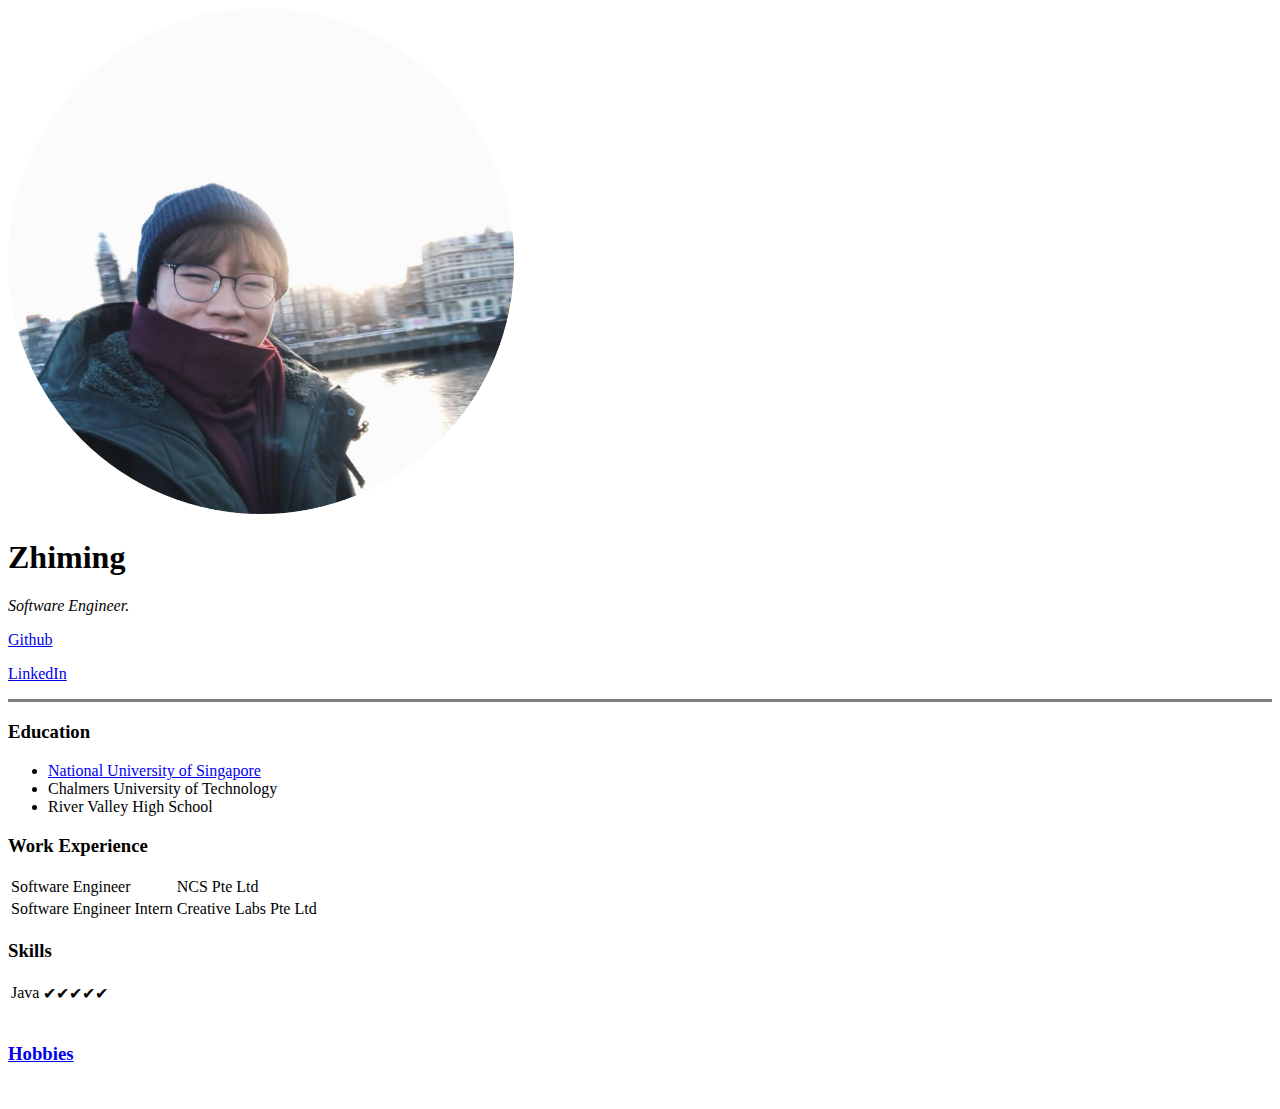
==== index.html @ 7987d7f4 "comment out contact me form" ====
<!DOCTYPE html>
<html lang="en" dir="ltr">

<head>
  <meta charset="utf-8">
  <title>Zhiming's Personal Website</title>
</head>

<body>
  <img src="./assets/profile-photo.png" alt="zhiming profile picture" width="40%" height="40%">
  <h1>Zhiming</h1>
  <p><em>Software Engineer.</em></p>

  <p><a href="https://github.com/zhiminglim" target="_blank">Github</a></p>
  <p><a href="https://www.linkedin.com/in/lim-zhiming-6a8756b7/" target="_blank">LinkedIn</a></p>
  <hr size="3" noshade>
  <h3>Education</h3>

  <ul>
    <li><a href="http://www.nus.edu.sg/" target="_blank">National University of Singapore</a></li>
    <li>Chalmers University of Technology</li>
    <li>River Valley High School</li>
  </ul>

  <h3>Work Experience</h3>
  <table>
    <tr>
      <td>Software Engineer</td>
      <td>NCS Pte Ltd</td>
    </tr>
    <tr>
      <td>Software Engineer Intern</td>
      <td>Creative Labs Pte Ltd</td>
    </tr>
  </table>

  <h3>Skills</h3>
  <table>
    <tr>
      <td>Java</td>
      <td>✔✔✔✔✔</td>
    </tr>
  </table>

  <br>

  <h3><a href="hobbies.html">Hobbies</a></h3>

  <br>
  <!-- <h3>Contact Me</h3>
  <form class="" action="mailto:zhiminglim9@gmail.com" method="post" enctype="text/plain">
    <label>Your Name:</label>
    <input type="text" name="yourName" value="">
    <br>
    <label>Message:</label>
    <textarea name="yourMessage" rows="8" cols="80"></textarea>
    <br>
    <input type="submit" name="">
  </form> -->

</body>

</html>
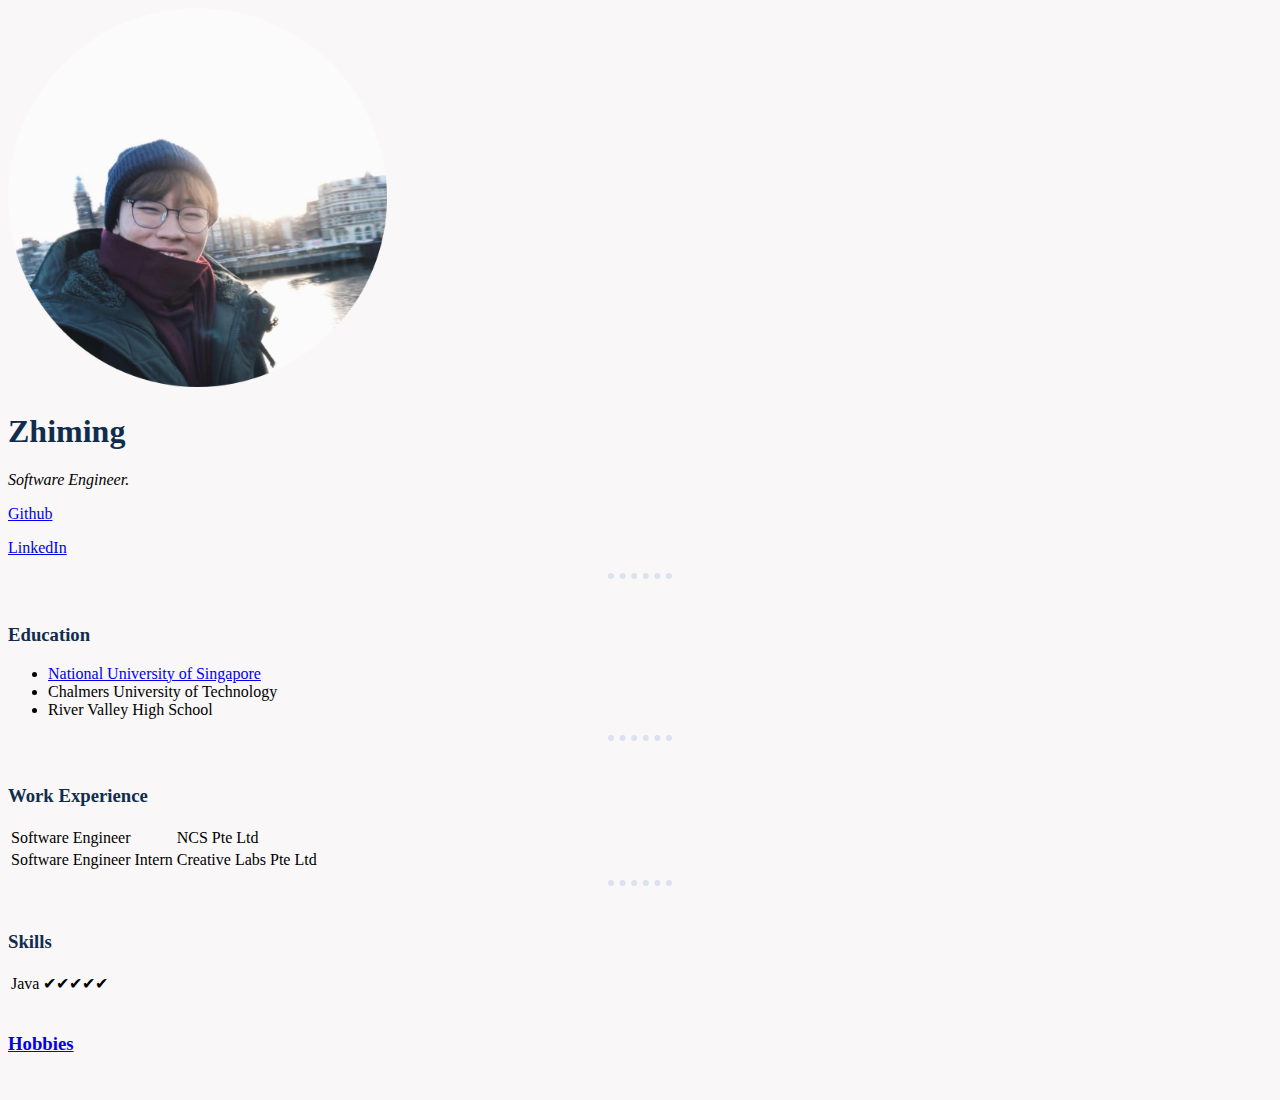
==== commit 18c9ffdd: "Add CSS implementation" ====
--- a/index.html
+++ b/index.html
@@ -4,16 +4,20 @@
 <head>
   <meta charset="utf-8">
   <title>Zhiming's Personal Website</title>
+  <link rel="stylesheet" href="./css/styles.css">
 </head>
 
 <body>
-  <img src="./assets/profile-photo.png" alt="zhiming profile picture" width="40%" height="40%">
+  <img src="./assets/profile-photo.png" alt="zhiming profile picture" width="30%" height="30%">
   <h1>Zhiming</h1>
   <p><em>Software Engineer.</em></p>
 
   <p><a href="https://github.com/zhiminglim" target="_blank">Github</a></p>
   <p><a href="https://www.linkedin.com/in/lim-zhiming-6a8756b7/" target="_blank">LinkedIn</a></p>
-  <hr size="3" noshade>
+
+  <hr>
+  <br>
+
   <h3>Education</h3>
 
   <ul>
@@ -21,6 +25,9 @@
     <li>Chalmers University of Technology</li>
     <li>River Valley High School</li>
   </ul>
+
+  <hr>
+  <br>
 
   <h3>Work Experience</h3>
   <table>
@@ -33,6 +40,9 @@
       <td>Creative Labs Pte Ltd</td>
     </tr>
   </table>
+
+  <hr>
+  <br>
 
   <h3>Skills</h3>
   <table>
--- a/css/styles.css
+++ b/css/styles.css
@@ -0,0 +1,20 @@
+body {
+  background-color: #f9f7f7;
+}
+
+hr {
+  background-color: #f9f7f7;
+  border-style: none;
+  border-top: dotted;
+  border-width: 6px;
+  border-color: #dbe2ef;
+  width: 5%;
+}
+
+h1 {
+  color: #112d4e;
+}
+
+h3 {
+  color: #112d4e;
+}
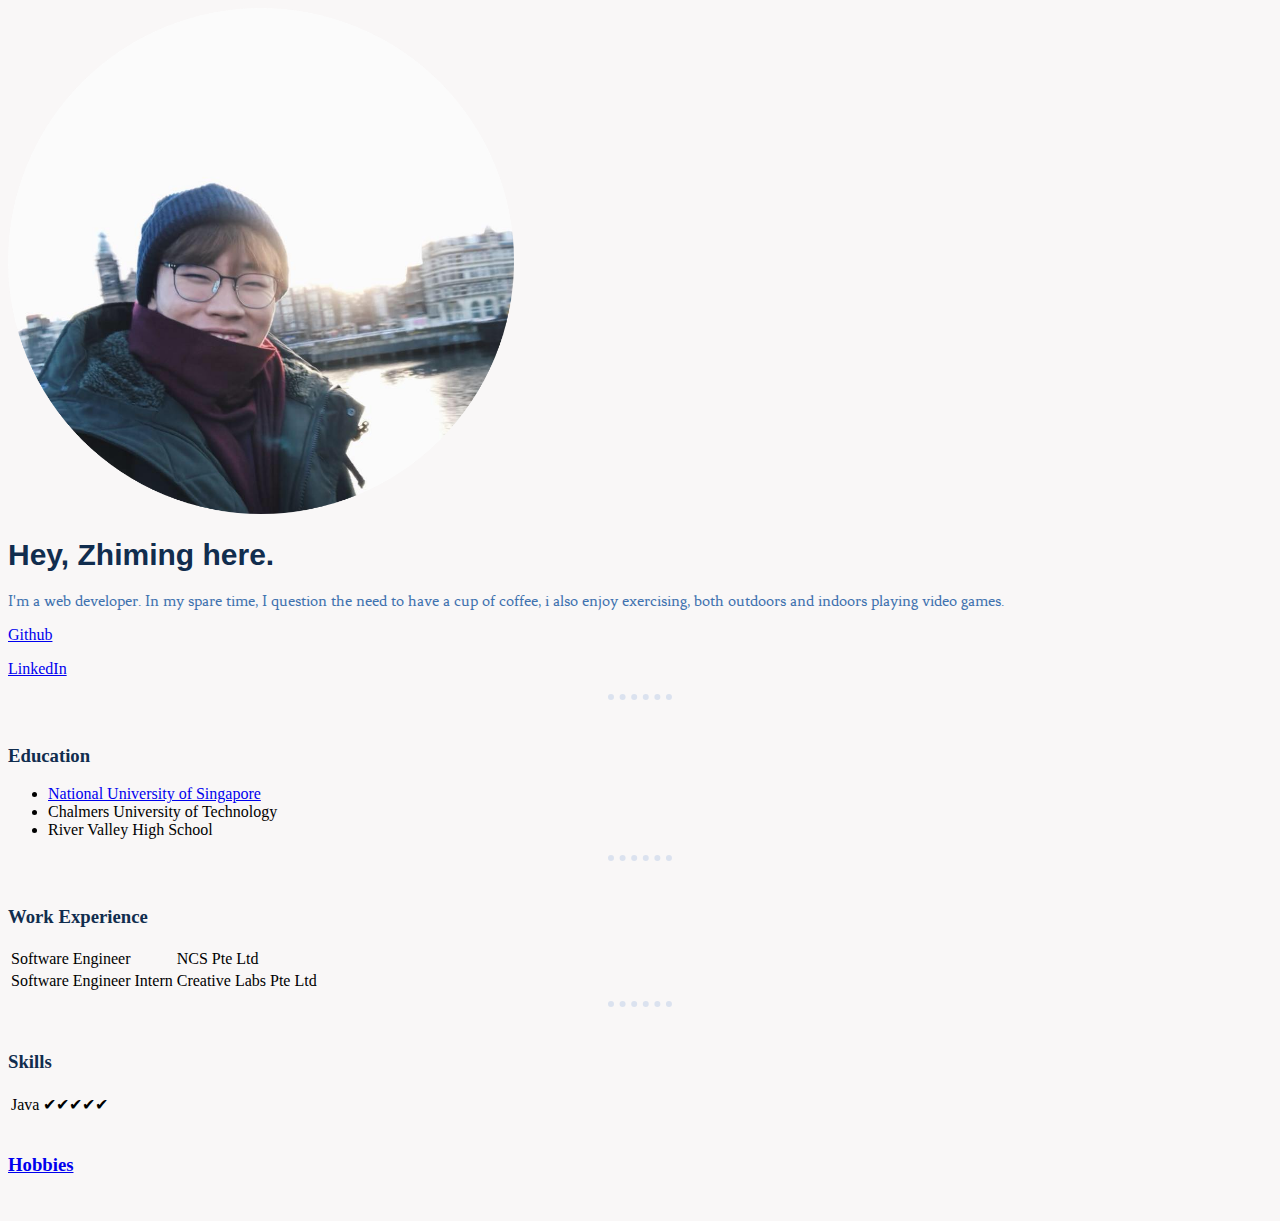
==== commit f833b5ae: "Add font Fenix" ====
--- a/index.html
+++ b/index.html
@@ -8,9 +8,9 @@
 </head>
 
 <body>
-  <img src="./assets/profile-photo.png" alt="zhiming profile picture" width="30%" height="30%">
-  <h1>Zhiming</h1>
-  <p><em>Software Engineer.</em></p>
+  <img class="circle-profile-photo" src="./assets/profile-photo.png" alt="zhiming profile picture">
+  <h1>Hey, Zhiming here.</h1>
+  <p class="intro-para">I'm a web developer. In my spare time, I question the need to have a cup of coffee, i also enjoy exercising, both outdoors and indoors playing video games.</p>
 
   <p><a href="https://github.com/zhiminglim" target="_blank">Github</a></p>
   <p><a href="https://www.linkedin.com/in/lim-zhiming-6a8756b7/" target="_blank">LinkedIn</a></p>
--- a/css/styles.css
+++ b/css/styles.css
@@ -1,3 +1,9 @@
+@font-face {
+    font-family: 'fenixregular';
+    src: url('../fonts/fenix-regular-webfont.woff2') format('woff2'),
+         url('../fonts/fenix-regular-webfont.woff') format('woff');
+}
+
 body {
   background-color: #f9f7f7;
 }
@@ -13,8 +19,25 @@
 
 h1 {
   color: #112d4e;
+  font-size: 30px;
+  font-family: sans-serif;
 }
 
 h3 {
   color: #112d4e;
 }
+
+.circle-profile-photo {
+  height: 40%;
+  width: 40%;
+}
+
+.intro-para {
+  font-family: 'fenixregular';
+  font-size: 16px;
+  color: #3f72af;
+}
+
+.body-align {
+
+}
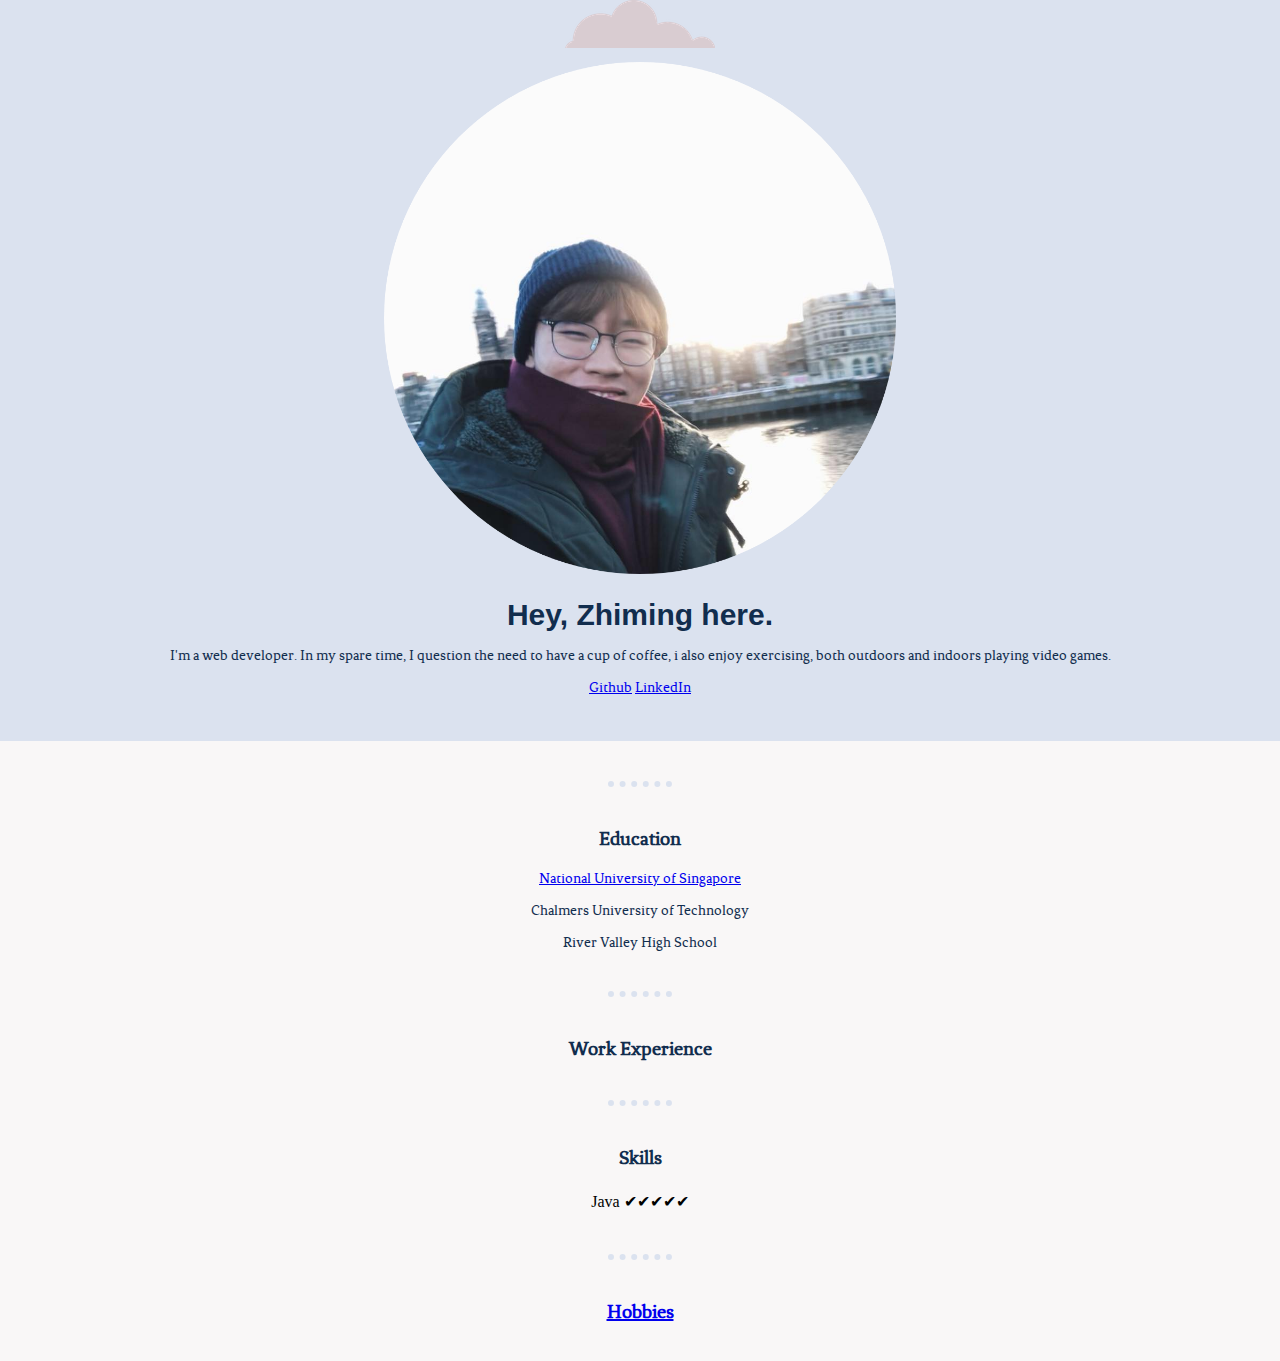
==== commit 87cea7b3: "Update and improve css styling" ====
--- a/index.html
+++ b/index.html
@@ -5,58 +5,62 @@
   <meta charset="utf-8">
   <title>Zhiming's Personal Website</title>
   <link rel="stylesheet" href="./css/styles.css">
+  <link rel="icon" href="favicon.ico">
 </head>
 
 <body>
-  <img class="circle-profile-photo" src="./assets/profile-photo.png" alt="zhiming profile picture">
-  <h1>Hey, Zhiming here.</h1>
-  <p class="intro-para">I'm a web developer. In my spare time, I question the need to have a cup of coffee, i also enjoy exercising, both outdoors and indoors playing video games.</p>
 
-  <p><a href="https://github.com/zhiminglim" target="_blank">Github</a></p>
-  <p><a href="https://www.linkedin.com/in/lim-zhiming-6a8756b7/" target="_blank">LinkedIn</a></p>
+  <div class="container-intro">
+    <img src="./assets/cloud.png" alt="cloud-png">
+    <br>
+    <img class="circle-profile-photo" src="./assets/profile-photo.png" alt="zhiming profile picture">
+    <h1 id="heading-name">Hey, Zhiming here.</h1>
 
-  <hr>
-  <br>
+    <div class="intro-para">
+      <p>I'm a web developer. In my spare time, I question the need to have a cup of coffee, i also enjoy exercising, both outdoors and indoors playing video games.</p>
 
-  <h3>Education</h3>
+      <p>
+        <a href="https://github.com/zhiminglim" target="_blank">Github</a>
+        <a href="https://www.linkedin.com/in/lim-zhiming-6a8756b7/" target="_blank">LinkedIn</a>
+      </p>
+    </div>
+  </div>
 
-  <ul>
-    <li><a href="http://www.nus.edu.sg/" target="_blank">National University of Singapore</a></li>
-    <li>Chalmers University of Technology</li>
-    <li>River Valley High School</li>
-  </ul>
+  <div class="container-main">
 
-  <hr>
-  <br>
+    <hr>
 
-  <h3>Work Experience</h3>
-  <table>
-    <tr>
-      <td>Software Engineer</td>
-      <td>NCS Pte Ltd</td>
-    </tr>
-    <tr>
-      <td>Software Engineer Intern</td>
-      <td>Creative Labs Pte Ltd</td>
-    </tr>
-  </table>
+    <h3>Education</h3>
 
-  <hr>
-  <br>
+    <p>
+      <a href="http://www.nus.edu.sg/" target="_blank">National University of Singapore</a>
+    </p>
 
-  <h3>Skills</h3>
-  <table>
-    <tr>
-      <td>Java</td>
-      <td>✔✔✔✔✔</td>
-    </tr>
-  </table>
+    <p>Chalmers University of Technology</p>
+    <p>River Valley High School</p>
 
-  <br>
+    <hr>
 
-  <h3><a href="hobbies.html">Hobbies</a></h3>
+    <h3>Work Experience</h3>
 
-  <br>
+    <hr>
+
+    <h3>Skills</h3>
+    <table class="table-skill">
+      <tr>
+        <td>Java</td>
+        <td>✔✔✔✔✔</td>
+      </tr>
+    </table>
+
+    <hr>
+    
+    <h3><a href="hobbies.html">Hobbies</a></h3>
+
+    <br>
+  </div>
+
+
   <!-- <h3>Contact Me</h3>
   <form class="" action="mailto:zhiminglim9@gmail.com" method="post" enctype="text/plain">
     <label>Your Name:</label>
--- a/css/styles.css
+++ b/css/styles.css
@@ -1,11 +1,14 @@
 @font-face {
-    font-family: 'fenixregular';
-    src: url('../fonts/fenix-regular-webfont.woff2') format('woff2'),
-         url('../fonts/fenix-regular-webfont.woff') format('woff');
+  font-family: 'fenixregular';
+  src: url('../fonts/fenix-regular-webfont.woff2') format('woff2'),
+    url('../fonts/fenix-regular-webfont.woff') format('woff');
 }
 
+/****************TAG SELECTORS******************/
 body {
   background-color: #f9f7f7;
+  margin: 0;
+  text-align: center;
 }
 
 hr {
@@ -15,6 +18,7 @@
   border-width: 6px;
   border-color: #dbe2ef;
   width: 5%;
+  margin: 40px auto 40px auto;
 }
 
 h1 {
@@ -24,10 +28,26 @@
 }
 
 h3 {
+  font-family: 'fenixregular';
+  font-size: 20px;
   color: #112d4e;
 }
 
+p {
+  font-family: 'fenixregular';
+  font-size: 15px;
+  color: #112d4e;
+}
+
+
+/****************CLASS SELECTORS******************/
+.container-intro {
+  background-color: #dbe2ef;
+  padding-bottom: 30px;
+}
+
 .circle-profile-photo {
+  margin: 10px;
   height: 40%;
   width: 40%;
 }
@@ -36,8 +56,25 @@
   font-family: 'fenixregular';
   font-size: 16px;
   color: #3f72af;
+  margin: 10px;
 }
 
-.body-align {
+.container-main {
+  background-color: #f9f7f7;
+}
 
+.p-font {
+  font-family: 'fenixregular';
+  font-size: 16px;
+  color: #3f72af;
 }
+
+.table-skill {
+  margin: 0 auto 0 auto;
+}
+
+/****************ID SELECTORS******************/
+#heading-name {
+  color: #112d4e;
+  margin: 10px;
+}
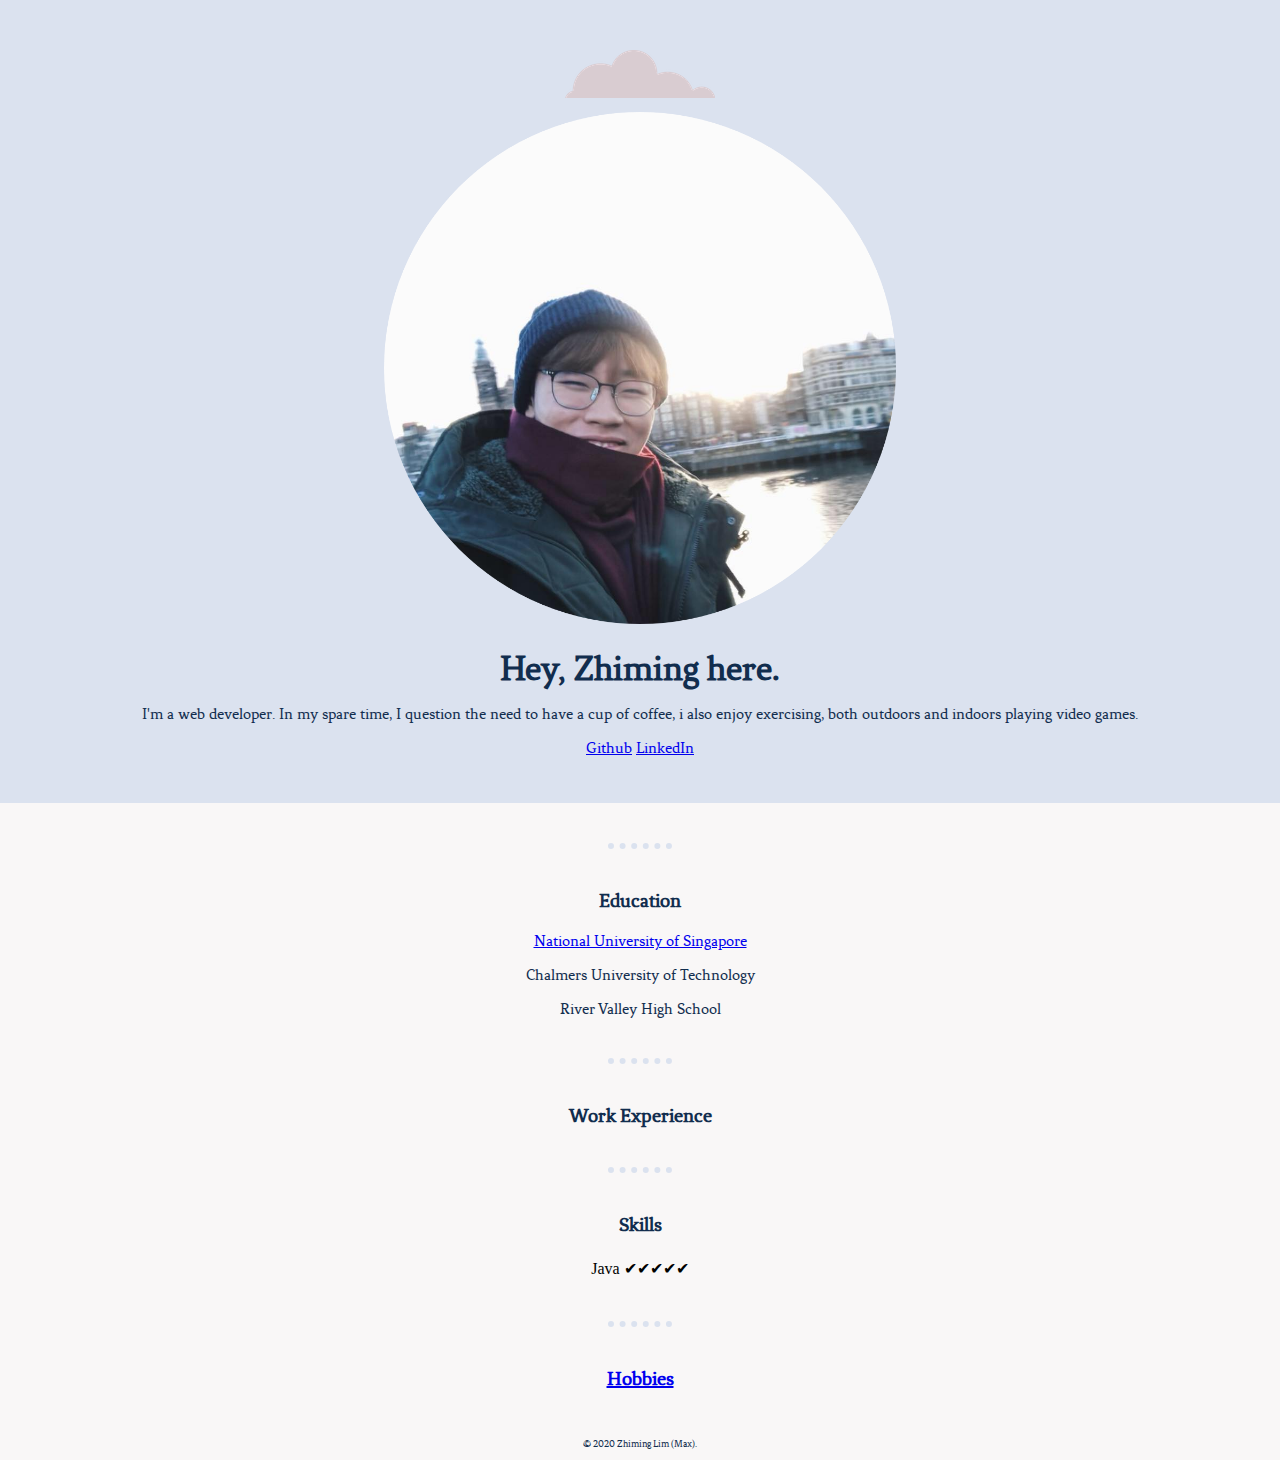
==== commit 36d6103f: "Add styling palette codes" ====
--- a/index.html
+++ b/index.html
@@ -54,10 +54,12 @@
     </table>
 
     <hr>
-    
+
     <h3><a href="hobbies.html">Hobbies</a></h3>
 
     <br>
+
+    <p class="p-copyright">© 2020 Zhiming Lim (Max).</p>
   </div>
 
 
--- a/css/styles.css
+++ b/css/styles.css
@@ -3,6 +3,13 @@
   src: url('../fonts/fenix-regular-webfont.woff2') format('woff2'),
     url('../fonts/fenix-regular-webfont.woff') format('woff');
 }
+
+/* colors from : https://colorhunt.co/palette/22272 */
+/* white: #f9f7f7;
+ * body: #dbe2ef;
+ * contrast: #3f72af;
+ * dark: #112d4e; */
+
 
 /****************TAG SELECTORS******************/
 body {
@@ -18,13 +25,13 @@
   border-width: 6px;
   border-color: #dbe2ef;
   width: 5%;
-  margin: 40px auto 40px auto;
+  margin: 40px auto;
 }
 
 h1 {
   color: #112d4e;
-  font-size: 30px;
-  font-family: sans-serif;
+  font-size: 36px;
+  font-family: 'fenixregular';
 }
 
 h3 {
@@ -35,14 +42,13 @@
 
 p {
   font-family: 'fenixregular';
-  font-size: 15px;
   color: #112d4e;
 }
-
 
 /****************CLASS SELECTORS******************/
 .container-intro {
   background-color: #dbe2ef;
+  padding-top: 50px;
   padding-bottom: 30px;
 }
 
@@ -70,7 +76,11 @@
 }
 
 .table-skill {
-  margin: 0 auto 0 auto;
+  margin: 0 auto;
+}
+
+.p-copyright {
+  font-size: 10px;
 }
 
 /****************ID SELECTORS******************/
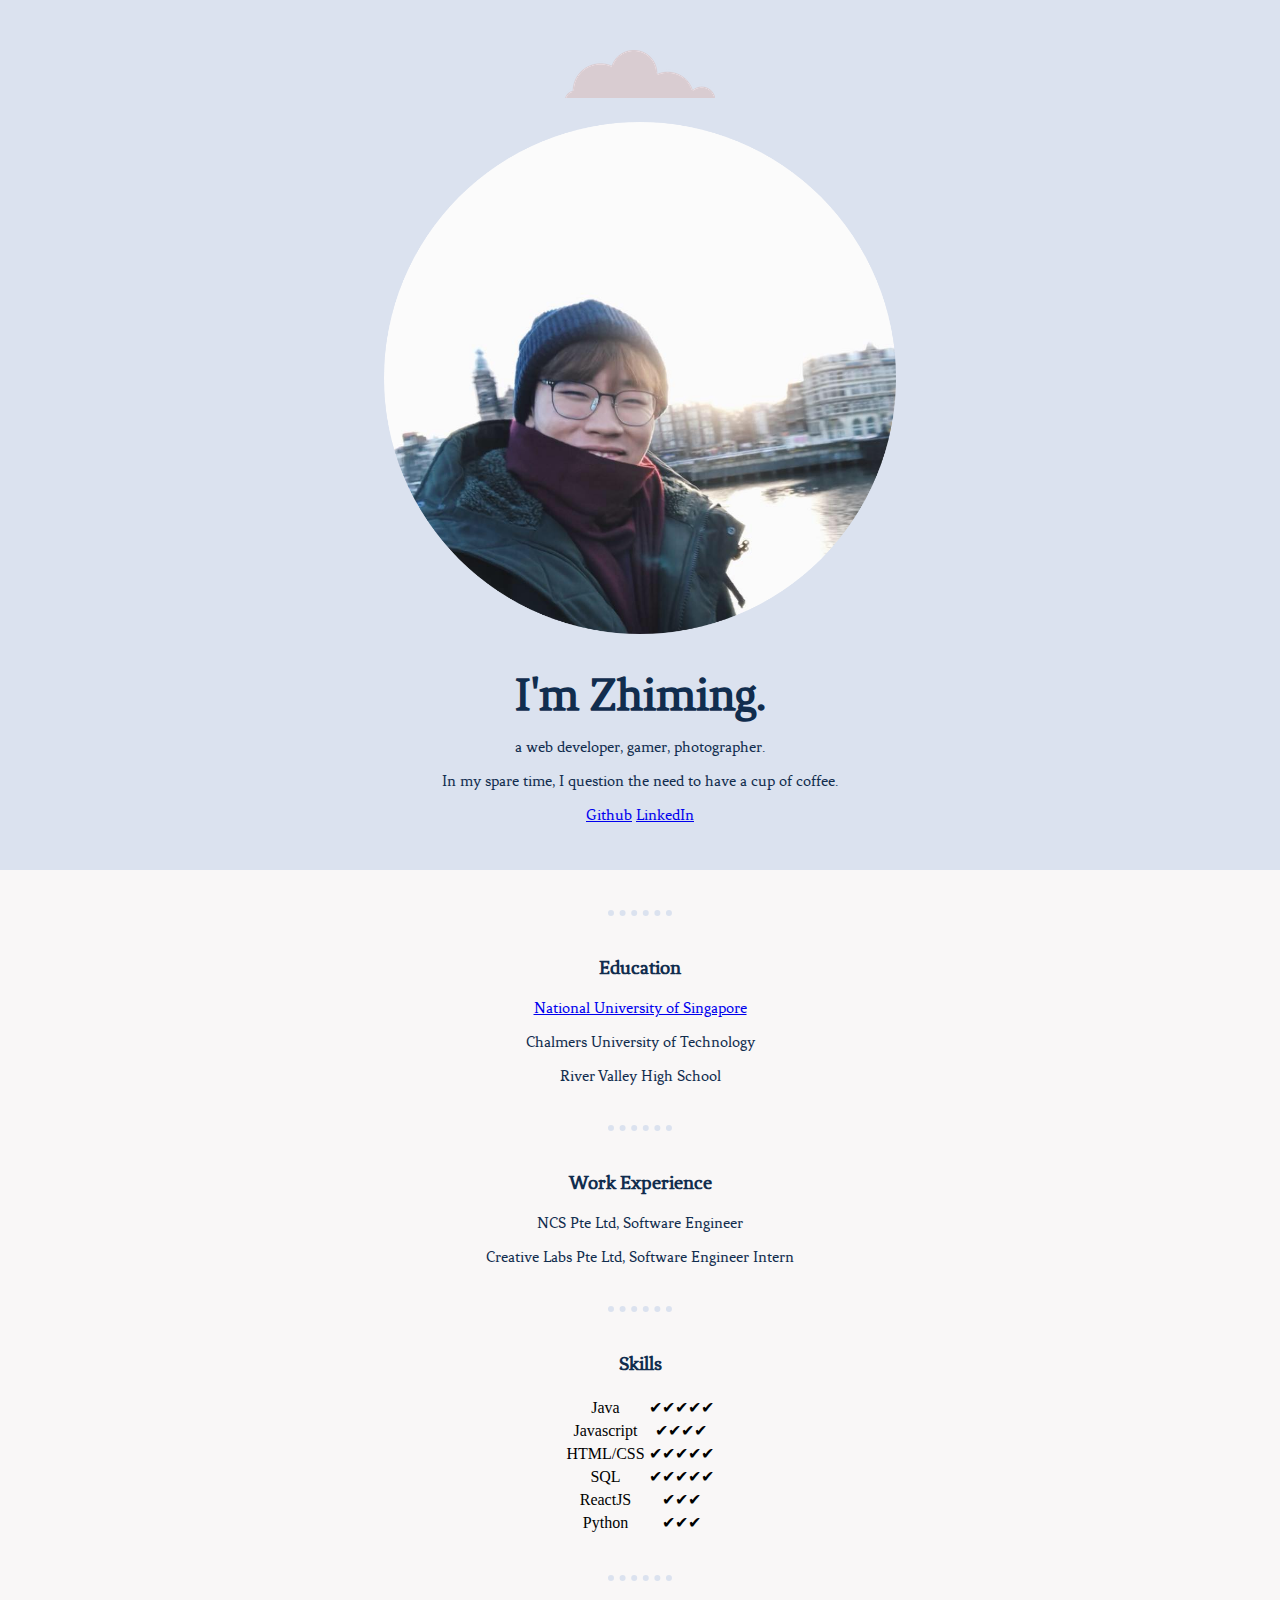
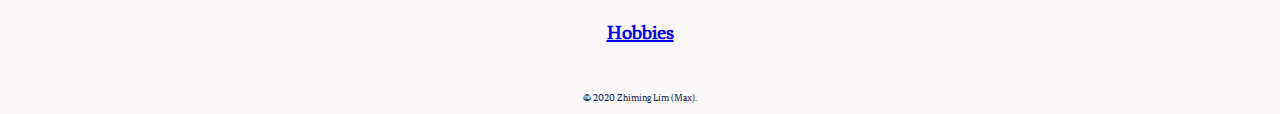
==== commit 03976b74: "Edit CSS sizing" ====
--- a/index.html
+++ b/index.html
@@ -14,10 +14,11 @@
     <img src="./assets/cloud.png" alt="cloud-png">
     <br>
     <img class="circle-profile-photo" src="./assets/profile-photo.png" alt="zhiming profile picture">
-    <h1 id="heading-name">Hey, Zhiming here.</h1>
+    <h1 id="heading-name">I'm Zhiming.</h1>
 
     <div class="intro-para">
-      <p>I'm a web developer. In my spare time, I question the need to have a cup of coffee, i also enjoy exercising, both outdoors and indoors playing video games.</p>
+      <p>a web developer, gamer, photographer.</p>
+      <p>In my spare time, I question the need to have a cup of coffee.</p>
 
       <p>
         <a href="https://github.com/zhiminglim" target="_blank">Github</a>
@@ -42,7 +43,8 @@
     <hr>
 
     <h3>Work Experience</h3>
-
+    <p>NCS Pte Ltd, Software Engineer</p>
+    <p>Creative Labs Pte Ltd, Software Engineer Intern</p>
     <hr>
 
     <h3>Skills</h3>
@@ -51,6 +53,32 @@
         <td>Java</td>
         <td>✔✔✔✔✔</td>
       </tr>
+
+      <tr>
+        <td>Javascript</td>
+        <td>✔✔✔✔</td>
+      </tr>
+
+      <tr>
+        <td>HTML/CSS</td>
+        <td>✔✔✔✔✔</td>
+      </tr>
+
+      <tr>
+        <td>SQL</td>
+        <td>✔✔✔✔✔</td>
+      </tr>
+
+      <tr>
+        <td>ReactJS</td>
+        <td>✔✔✔</td>
+      </tr>
+
+      <tr>
+        <td>Python</td>
+        <td>✔✔✔</td>
+      </tr>
+
     </table>
 
     <hr>
--- a/css/styles.css
+++ b/css/styles.css
@@ -9,6 +9,8 @@
  * body: #dbe2ef;
  * contrast: #3f72af;
  * dark: #112d4e; */
+
+ /* 16px = 100% = 1em/1rem */
 
 
 /****************TAG SELECTORS******************/
@@ -30,7 +32,7 @@
 
 h1 {
   color: #112d4e;
-  font-size: 36px;
+  font-size: 3rem;
   font-family: 'fenixregular';
 }
 
@@ -42,6 +44,7 @@
 
 p {
   font-family: 'fenixregular';
+  font-size: 1rem;
   color: #112d4e;
 }
 
@@ -53,14 +56,14 @@
 }
 
 .circle-profile-photo {
-  margin: 10px;
+  margin: 20px;
   height: 40%;
   width: 40%;
 }
 
 .intro-para {
   font-family: 'fenixregular';
-  font-size: 16px;
+  font-size: 1rem;
   color: #3f72af;
   margin: 10px;
 }
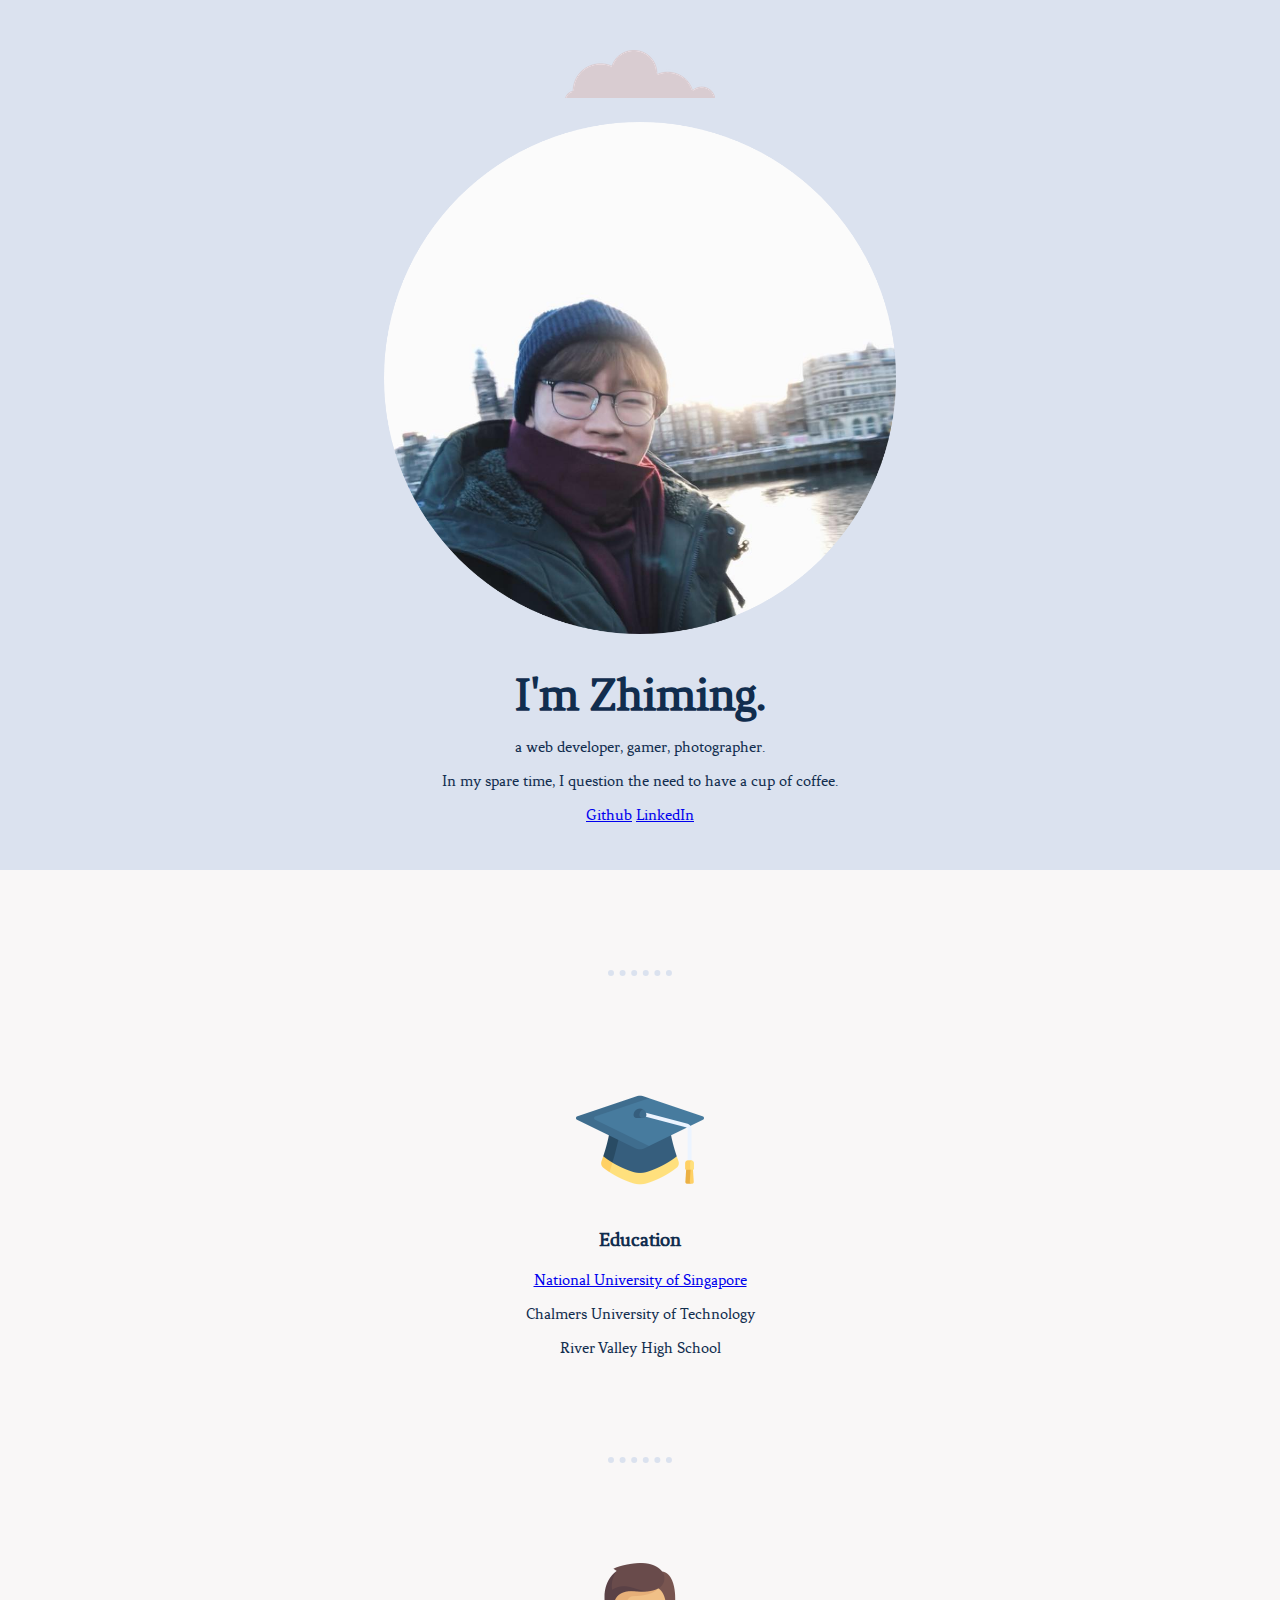
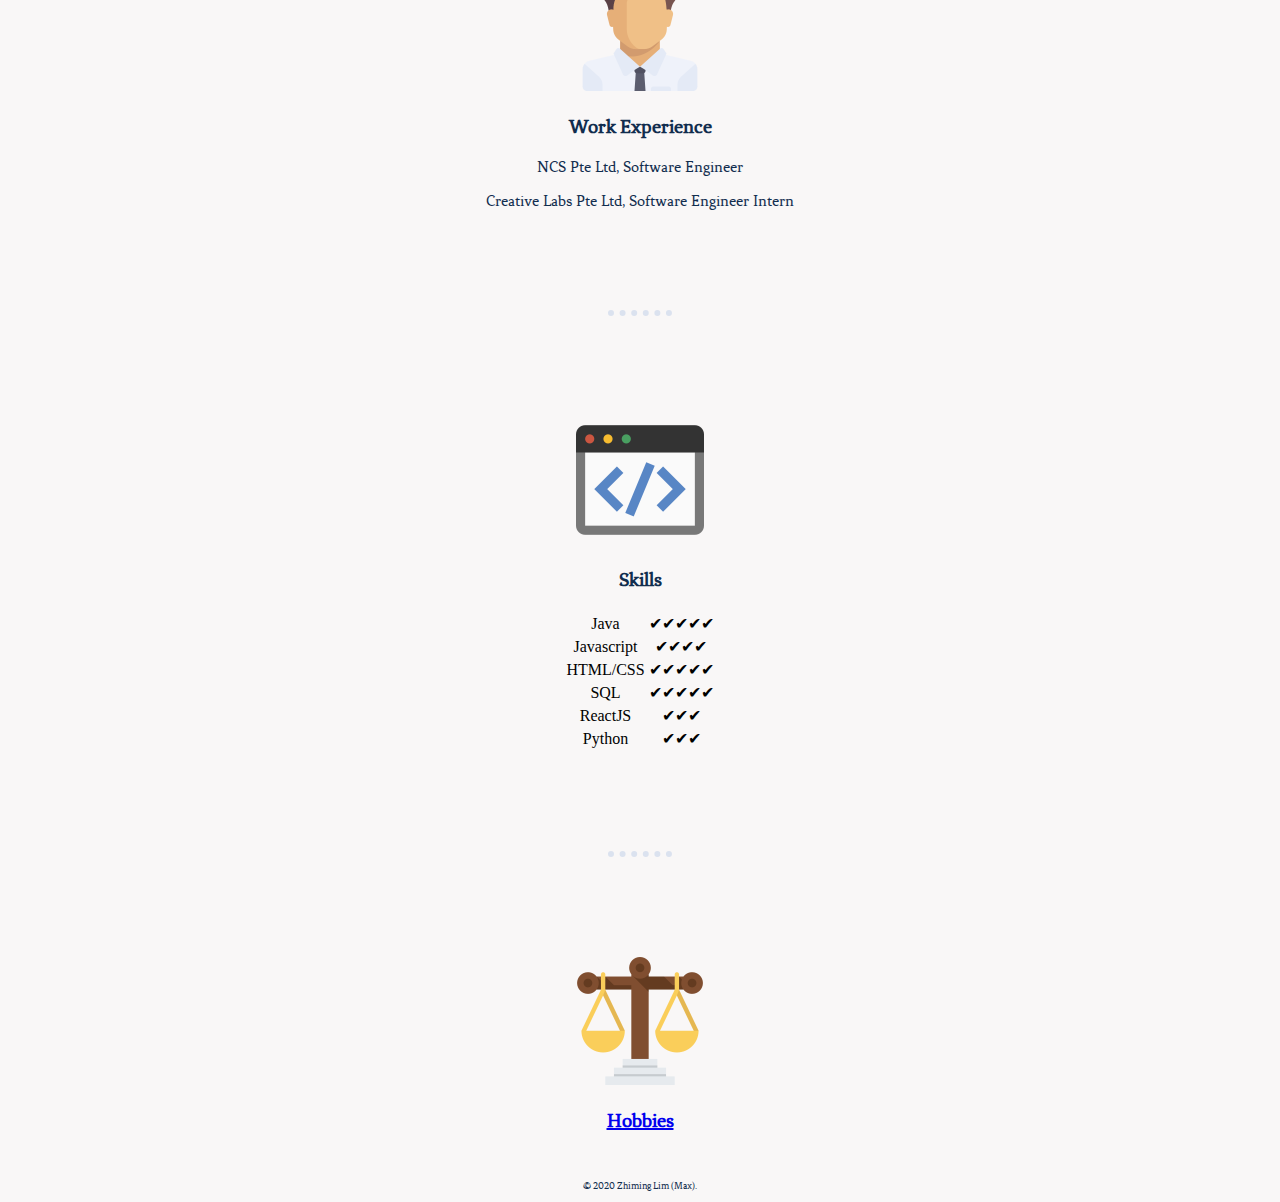
==== commit 7f4ad180: "Add banner images with custom sizing" ====
--- a/index.html
+++ b/index.html
@@ -31,6 +31,8 @@
 
     <hr>
 
+    <!-- Icons made by <a href="http://www.freepik.com/" title="Freepik">Freepik</a> from <a href="https://www.flaticon.com/" title="Flaticon"> www.flaticon.com</a> -->
+    <img class="section-banner" src="./assets/graduation-512px.png" alt="education-png">
     <h3>Education</h3>
 
     <p>
@@ -42,11 +44,13 @@
 
     <hr>
 
+    <img class="section-banner" src="./assets/work-512px.png" alt="work-png">
     <h3>Work Experience</h3>
     <p>NCS Pte Ltd, Software Engineer</p>
     <p>Creative Labs Pte Ltd, Software Engineer Intern</p>
     <hr>
 
+    <img class="section-banner" src="./assets/skills-512px.png" alt="skills-png">
     <h3>Skills</h3>
     <table class="table-skill">
       <tr>
@@ -83,6 +87,7 @@
 
     <hr>
 
+    <img class="section-banner" src="./assets/hobbies-512px.png" alt="hobbies-png">
     <h3><a href="hobbies.html">Hobbies</a></h3>
 
     <br>
--- a/css/styles.css
+++ b/css/styles.css
@@ -27,7 +27,7 @@
   border-width: 6px;
   border-color: #dbe2ef;
   width: 5%;
-  margin: 40px auto;
+  margin: 100px auto;
 }
 
 h1 {
@@ -86,6 +86,11 @@
   font-size: 10px;
 }
 
+.section-banner {
+  width: 128px;
+  height: 128px;
+}
+
 /****************ID SELECTORS******************/
 #heading-name {
   color: #112d4e;
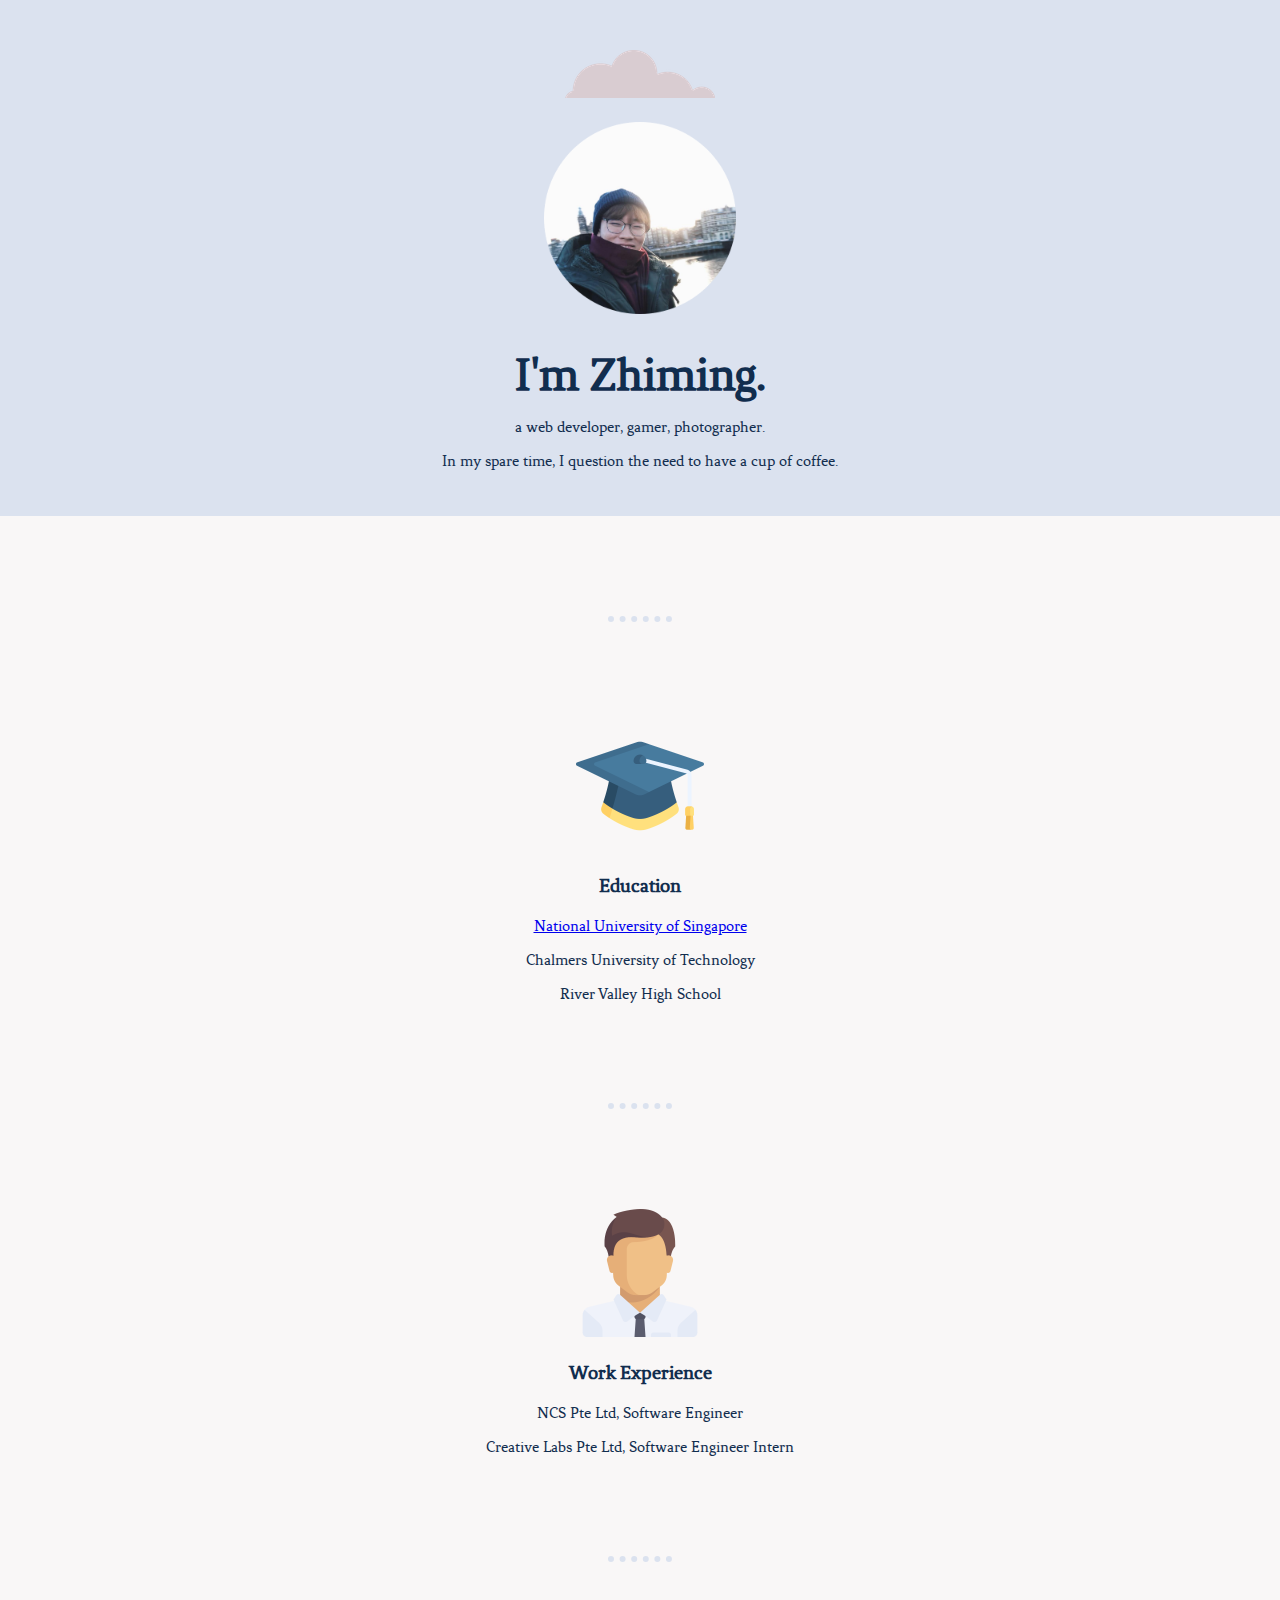
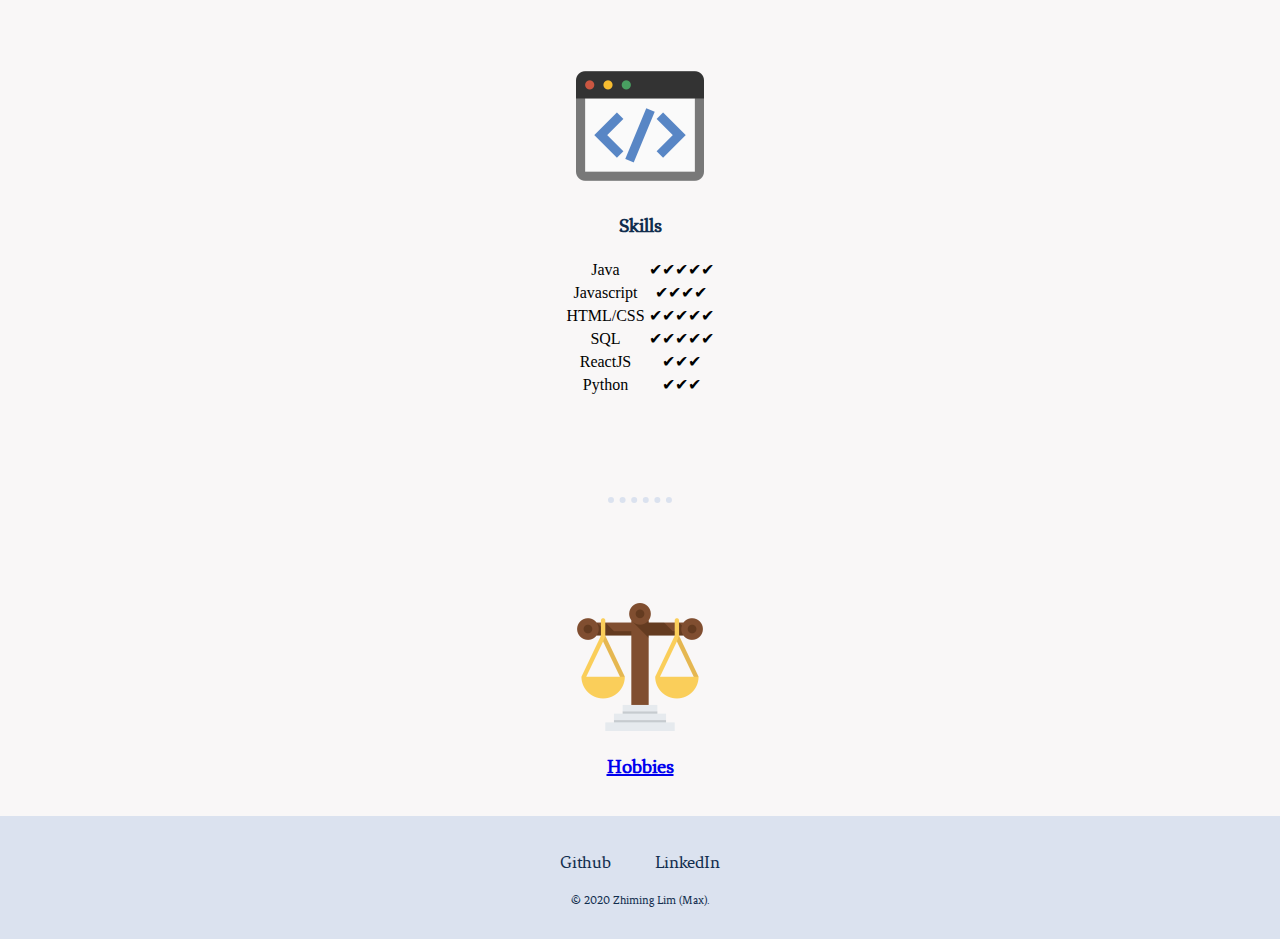
==== commit 51629088: "Change links to access from footer" ====
--- a/index.html
+++ b/index.html
@@ -20,10 +20,7 @@
       <p>a web developer, gamer, photographer.</p>
       <p>In my spare time, I question the need to have a cup of coffee.</p>
 
-      <p>
-        <a href="https://github.com/zhiminglim" target="_blank">Github</a>
-        <a href="https://www.linkedin.com/in/lim-zhiming-6a8756b7/" target="_blank">LinkedIn</a>
-      </p>
+
     </div>
   </div>
 
@@ -92,9 +89,18 @@
 
     <br>
 
+
+  </div>
+
+  <div class="container-bottom">
+
+    <p>
+      <a class="container-bottom-a" href="https://github.com/zhiminglim" target="_blank">Github</a>
+      <a class="container-bottom-a" href="https://www.linkedin.com/in/lim-zhiming-6a8756b7/" target="_blank">LinkedIn</a>
+    </p>
+
     <p class="p-copyright">© 2020 Zhiming Lim (Max).</p>
   </div>
-
 
   <!-- <h3>Contact Me</h3>
   <form class="" action="mailto:zhiminglim9@gmail.com" method="post" enctype="text/plain">
--- a/css/styles.css
+++ b/css/styles.css
@@ -57,8 +57,8 @@
 
 .circle-profile-photo {
   margin: 20px;
-  height: 40%;
-  width: 40%;
+  height: 15%;
+  width: 15%;
 }
 
 .intro-para {
@@ -72,6 +72,21 @@
   background-color: #f9f7f7;
 }
 
+.container-bottom {
+  background-color: #dbe2ef;
+  width: 100%;
+  position: absolute;
+  padding-top: 20px;
+  padding-bottom: 20px;
+}
+
+.container-bottom a {
+  margin: 0 20px;
+  font-size: 18px;
+  text-decoration: none;
+  color: #112d4e;
+}
+
 .p-font {
   font-family: 'fenixregular';
   font-size: 16px;
@@ -83,7 +98,8 @@
 }
 
 .p-copyright {
-  font-size: 10px;
+  margin-top: 20px;
+  font-size: 12px;
 }
 
 .section-banner {
@@ -91,6 +107,15 @@
   height: 128px;
 }
 
+a:visited {
+  color: purple;
+}
+
+a:hover {
+  color: blue;
+}
+
+
 /****************ID SELECTORS******************/
 #heading-name {
   color: #112d4e;
